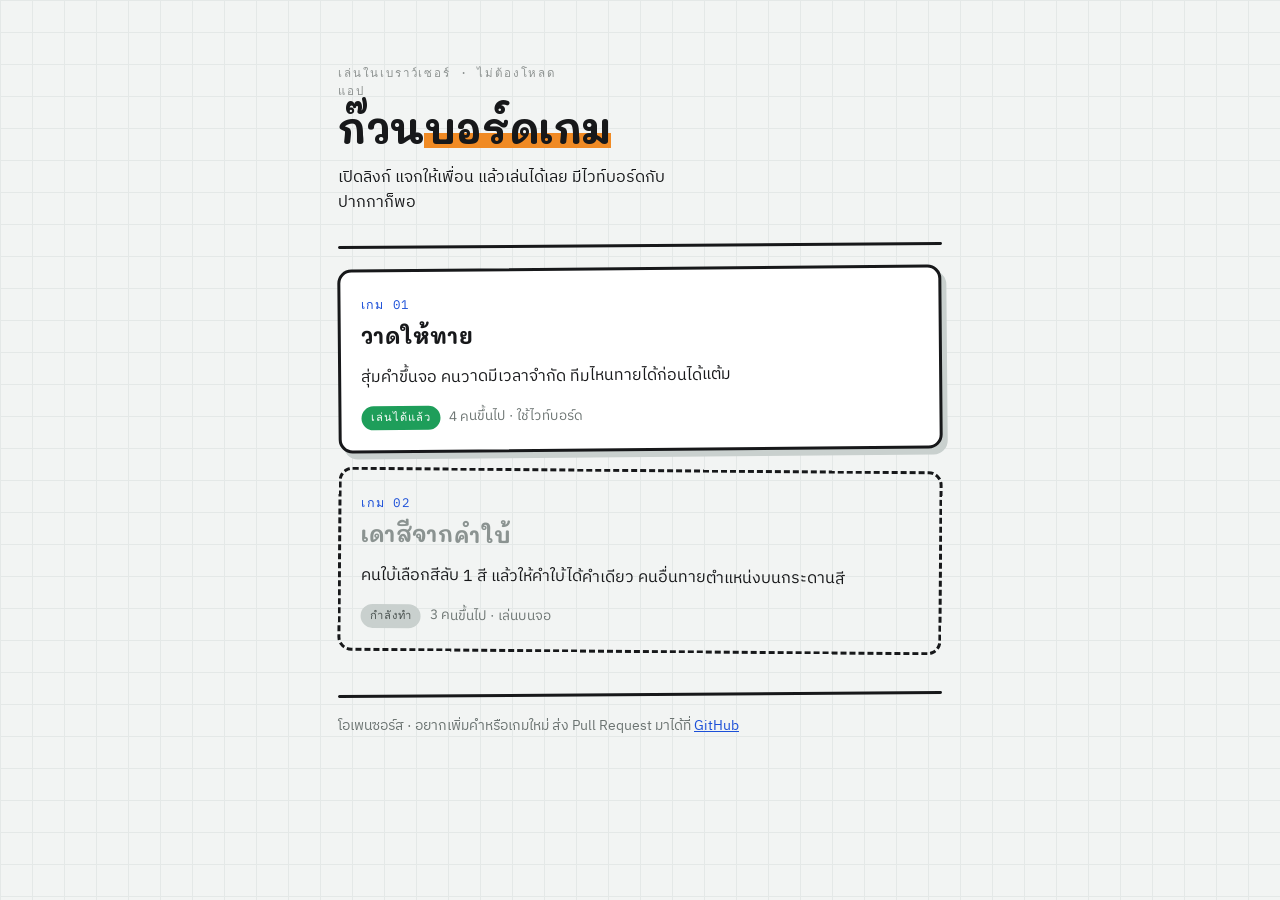
==== index.html @ 27e60579 "เกม 01 วาดให้ทาย" ====
<!DOCTYPE html>
<html lang="th">
<head>
<meta charset="utf-8">
<meta name="viewport" content="width=device-width, initial-scale=1, viewport-fit=cover">
<title>ก๊วนบอร์ดเกม</title>
<meta name="description" content="รวมบอร์ดเกมเล่นกับเพื่อน เปิดในมือถือได้เลย ไม่ต้องติดตั้ง">
<link rel="stylesheet" href="assets/style.css">
<style>
  .hero { padding: 28px 0 8px; }
  .hero h1 { font-size: 2.6rem; letter-spacing: -.01em; }
  .hero h1 em {
    font-style: normal;
    background: linear-gradient(transparent 62%, var(--ink-orange) 62%, var(--ink-orange) 88%, transparent 88%);
  }
  .hero p { max-width: 34ch; margin: 12px 0 0; }

  .games { display: grid; gap: 18px; margin-top: 8px; }

  .game {
    display: block;
    text-decoration: none;
    color: inherit;
    background: var(--paper);
    border: var(--stroke) solid var(--ink);
    border-radius: var(--radius);
    padding: 20px;
    box-shadow: 5px 6px 0 var(--smudge);
    transition: transform .12s ease, box-shadow .12s ease;
  }
  .game:nth-child(odd)  { transform: rotate(-.5deg); }
  .game:nth-child(even) { transform: rotate(.45deg); }
  .game:hover, .game:focus-visible { transform: rotate(0) translateY(-3px); box-shadow: 7px 9px 0 var(--smudge); }
  .game:focus-visible { outline: var(--stroke) solid var(--ink-blue); outline-offset: 4px; }

  .game__no {
    font-family: var(--font-mono);
    font-size: .78rem;
    color: var(--ink-blue);
    letter-spacing: .1em;
  }
  .game h2 { margin: 4px 0 6px; }
  .game__meta { font-size: .85rem; color: #6C7472; margin-top: 12px; }

  .game--soon {
    background: transparent;
    border-style: dashed;
    box-shadow: none;
    cursor: default;
  }
  .game--soon:hover { transform: rotate(0); box-shadow: none; }
  .game--soon h2 { color: #8B9391; }

  .tag {
    display: inline-block;
    font-family: var(--font-mono);
    font-size: .7rem;
    letter-spacing: .1em;
    padding: 3px 9px;
    border-radius: 99px;
    background: var(--ink-green);
    color: var(--paper);
  }
  .tag--soon { background: var(--smudge); color: #4A5250; }

  footer { margin-top: 40px; font-size: .85rem; color: #6C7472; }
  footer a { color: var(--ink-blue); }
</style>
</head>
<body>
<div class="wrap">

  <header class="hero">
    <p class="eyebrow">เล่นในเบราว์เซอร์ · ไม่ต้องโหลดแอป</p>
    <h1>ก๊วน<em>บอร์ดเกม</em></h1>
    <p>เปิดลิงก์ แจกให้เพื่อน แล้วเล่นได้เลย มีไวท์บอร์ดกับปากกาก็พอ</p>
  </header>

  <div class="rule"></div>

  <main class="games">

    <a class="game" href="games/catch-sketch/index.html">
      <span class="game__no">เกม 01</span>
      <h2>วาดให้ทาย</h2>
      <p>สุ่มคำขึ้นจอ คนวาดมีเวลาจำกัด ทีมไหนทายได้ก่อนได้แต้ม</p>
      <div class="game__meta">
        <span class="tag">เล่นได้แล้ว</span>
        &nbsp; 4 คนขึ้นไป · ใช้ไวท์บอร์ด
      </div>
    </a>

    <div class="game game--soon">
      <span class="game__no">เกม 02</span>
      <h2>เดาสีจากคำใบ้</h2>
      <p>คนใบ้เลือกสีลับ 1 สี แล้วให้คำใบ้ได้คำเดียว คนอื่นทายตำแหน่งบนกระดานสี</p>
      <div class="game__meta">
        <span class="tag tag--soon">กำลังทำ</span>
        &nbsp; 3 คนขึ้นไป · เล่นบนจอ
      </div>
    </div>

  </main>

  <footer>
    <div class="rule"></div>
    โอเพนซอร์ส · อยากเพิ่มคำหรือเกมใหม่ ส่ง Pull Request มาได้ที่
    <a href="https://github.com/guboat123">GitHub</a>
  </footer>

</div>
</body>
</html>
---- assets/style.css ----
/* ===========================================================
   ก๊วนบอร์ดเกม — shared design tokens
   คอนเซปต์: ไวท์บอร์ดกับปากกาเมจิก
   =========================================================== */

@import url('https://fonts.googleapis.com/css2?family=Mali:wght@500;700&family=IBM+Plex+Sans+Thai:wght@400;500;600&family=IBM+Plex+Mono:wght@600&display=swap');

:root {
  /* สีปากกาเมจิก */
  --ink:        #17181A;
  --ink-blue:   #1B4FD8;
  --ink-red:    #E23B32;
  --ink-green:  #1E9E5A;
  --ink-orange: #F08A24;

  /* พื้นไวท์บอร์ด */
  --board:      #F2F4F3;
  --board-deep: #E4E8E7;
  --smudge:     #C9D0CE;
  --paper:      #FFFFFF;

  --stroke: 3px;
  --radius: 14px;

  --font-display: 'Mali', 'IBM Plex Sans Thai', sans-serif;
  --font-body:    'IBM Plex Sans Thai', system-ui, sans-serif;
  --font-mono:    'IBM Plex Mono', monospace;
}

* { box-sizing: border-box; -webkit-tap-highlight-color: transparent; }

html, body {
  margin: 0;
  padding: 0;
  min-height: 100%;
}

body {
  background-color: var(--board);
  background-image:
    linear-gradient(var(--board-deep) 1px, transparent 1px),
    linear-gradient(90deg, var(--board-deep) 1px, transparent 1px);
  background-size: 32px 32px;
  color: var(--ink);
  font-family: var(--font-body);
  font-size: 16px;
  line-height: 1.6;
}

.wrap {
  width: 100%;
  max-width: 640px;
  margin: 0 auto;
  padding: 24px 18px 48px;
}

/* ---------- ตัวอักษร ---------- */

h1, h2, h3 { font-family: var(--font-display); font-weight: 700; margin: 0; line-height: 1.25; }
h1 { font-size: 2rem; }
h2 { font-size: 1.35rem; }
h3 { font-size: 1.05rem; }

.eyebrow {
  font-family: var(--font-mono);
  font-size: .72rem;
  letter-spacing: .16em;
  text-transform: uppercase;
  color: var(--smudge);
  filter: brightness(.7);
}

.muted { color: #6C7472; }

/* ---------- เส้นขีดปากกา ---------- */

.rule {
  height: var(--stroke);
  background: var(--ink);
  border-radius: 99px;
  margin: 20px 0;
  transform: rotate(-.4deg);
}

/* ---------- การ์ด ---------- */

.card {
  background: var(--paper);
  border: var(--stroke) solid var(--ink);
  border-radius: var(--radius);
  padding: 18px;
  box-shadow: 4px 5px 0 var(--smudge);
}

/* ---------- ปุ่ม ---------- */

.btn {
  display: inline-flex;
  align-items: center;
  justify-content: center;
  gap: 8px;
  width: 100%;
  padding: 15px 18px;
  font-family: var(--font-display);
  font-weight: 700;
  font-size: 1.05rem;
  color: var(--paper);
  background: var(--ink);
  border: var(--stroke) solid var(--ink);
  border-radius: var(--radius);
  box-shadow: 3px 4px 0 var(--smudge);
  cursor: pointer;
  transition: transform .08s ease, box-shadow .08s ease;
}

.btn:active { transform: translate(3px, 4px); box-shadow: 0 0 0 var(--smudge); }
.btn:focus-visible { outline: var(--stroke) solid var(--ink-blue); outline-offset: 3px; }

.btn--ghost { background: var(--paper); color: var(--ink); }
.btn--good  { background: var(--ink-green); border-color: var(--ink-green); }
.btn--skip  { background: var(--paper); color: var(--ink-red); border-color: var(--ink-red); }
.btn--sm    { width: auto; padding: 9px 15px; font-size: .9rem; }

.btn[disabled] { opacity: .4; cursor: not-allowed; }

/* ---------- ชิปตัวเลือก ---------- */

.chips { display: flex; flex-wrap: wrap; gap: 9px; }

.chip {
  padding: 9px 15px;
  font-family: var(--font-body);
  font-weight: 600;
  font-size: .92rem;
  background: var(--paper);
  color: var(--ink);
  border: var(--stroke) solid var(--ink);
  border-radius: 99px;
  cursor: pointer;
  user-select: none;
}

.chip[aria-pressed="true"] { background: var(--ink); color: var(--paper); }
.chip:focus-visible { outline: var(--stroke) solid var(--ink-blue); outline-offset: 3px; }

/* ---------- ฟอร์ม ---------- */

.field { margin-bottom: 22px; }
.field > label { display: block; font-weight: 600; margin-bottom: 9px; }

.stack > * + * { margin-top: 12px; }

@media (prefers-reduced-motion: reduce) {
  * { animation: none !important; transition: none !important; }
}
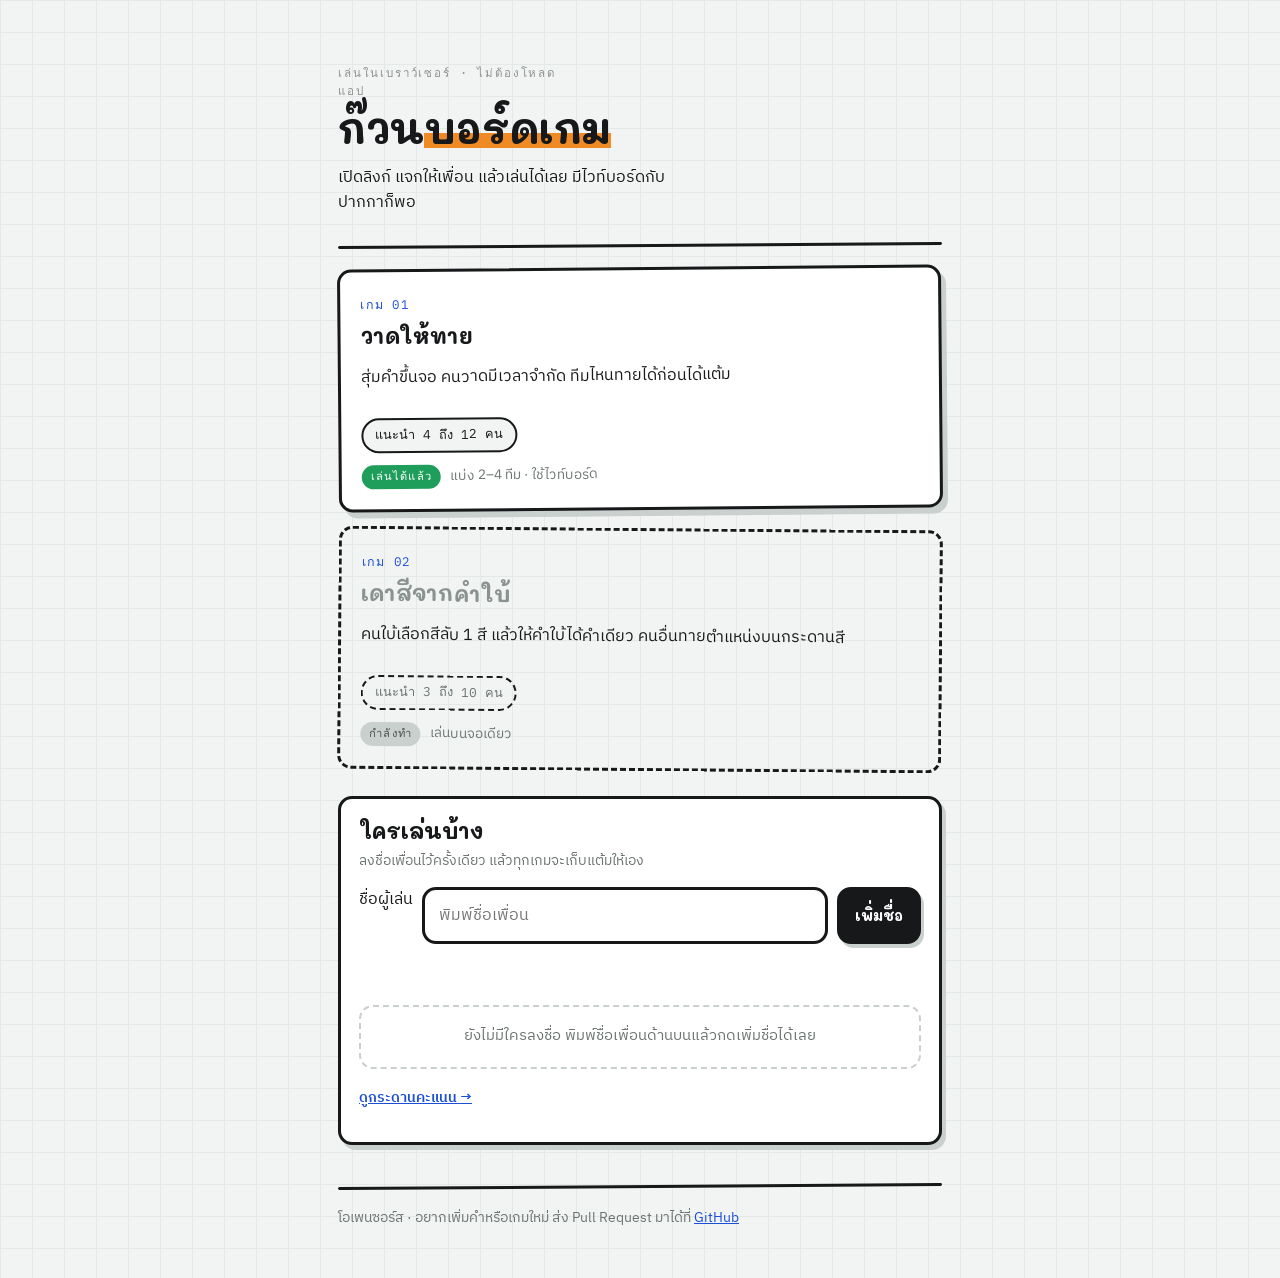
==== commit e2f7dbe8: "หน้ารวมเกม: เพิ่มการ์ดผู้เล่น + บอกจำนวนคนที่แนะนำ" ====
--- a/index.html
+++ b/index.html
@@ -42,6 +42,19 @@
   .game h2 { margin: 4px 0 6px; }
   .game__meta { font-size: .85rem; color: #6C7472; margin-top: 12px; }
 
+  /* จำนวนคนที่แนะนำ ให้เห็นชัดเป็นบรรทัดของตัวเอง */
+  .game__people {
+    display: inline-block;
+    margin-top: 12px;
+    padding: 5px 12px;
+    font-family: var(--font-mono);
+    font-size: .8rem;
+    color: var(--ink);
+    background: var(--board);
+    border: 2px solid var(--ink);
+    border-radius: 99px;
+  }
+
   .game--soon {
     background: transparent;
     border-style: dashed;
@@ -50,6 +63,7 @@
   }
   .game--soon:hover { transform: rotate(0); box-shadow: none; }
   .game--soon h2 { color: #8B9391; }
+  .game--soon .game__people { background: transparent; border-style: dashed; color: #6C7472; }
 
   .tag {
     display: inline-block;
@@ -63,6 +77,90 @@
   }
   .tag--soon { background: var(--smudge); color: #4A5250; }
 
+  /* ---------- การ์ดผู้เล่น ---------- */
+
+  .roster { margin-top: 26px; }
+  .roster h2 { margin-bottom: 4px; }
+
+  .addrow { display: flex; gap: 9px; margin: 14px 0 4px; }
+  .addrow input {
+    flex: 1 1 auto;
+    min-width: 0;
+    padding: 12px 14px;
+    font-family: var(--font-body);
+    font-size: 1rem;
+    color: var(--ink);
+    background: var(--paper);
+    border: var(--stroke) solid var(--ink);
+    border-radius: var(--radius);
+  }
+  .addrow input:focus-visible { outline: var(--stroke) solid var(--ink-blue); outline-offset: 3px; }
+  .addrow .btn { flex: 0 0 auto; }
+
+  .note { font-size: .85rem; margin: 10px 0 0; min-height: 1.4em; }
+  .note--bad { color: var(--ink-red); font-weight: 600; }
+
+  .plist { display: flex; flex-wrap: wrap; gap: 9px; margin-top: 16px; padding: 0; list-style: none; }
+
+  .pchip {
+    display: inline-flex;
+    align-items: center;
+    gap: 8px;
+    max-width: 100%;
+    padding: 7px 8px 7px 14px;
+    font-weight: 600;
+    font-size: .92rem;
+    background: var(--paper);
+    border: var(--stroke) solid var(--ink);
+    border-radius: 99px;
+  }
+  .pchip__name { overflow-wrap: anywhere; }
+
+  .pchip__x {
+    flex: 0 0 auto;
+    width: 26px; height: 26px;
+    display: inline-flex; align-items: center; justify-content: center;
+    font-size: 1rem; line-height: 1;
+    color: var(--ink);
+    background: var(--board);
+    border: 2px solid var(--ink);
+    border-radius: 99px;
+    cursor: pointer;
+  }
+  .pchip__x:hover { background: var(--ink-red); border-color: var(--ink-red); color: var(--paper); }
+  .pchip__x:focus-visible { outline: var(--stroke) solid var(--ink-blue); outline-offset: 3px; }
+
+  /* สถานะถามยืนยันก่อนลบจริง */
+  .pchip.is-asking { border-color: var(--ink-red); background: #FFF3F2; }
+  .pchip__ask { font-weight: 600; color: var(--ink-red); }
+  .pchip__mini {
+    flex: 0 0 auto;
+    padding: 5px 11px;
+    font-family: var(--font-body);
+    font-weight: 700;
+    font-size: .82rem;
+    border: 2px solid var(--ink);
+    border-radius: 99px;
+    cursor: pointer;
+    background: var(--paper);
+    color: var(--ink);
+  }
+  .pchip__mini--yes { background: var(--ink-red); border-color: var(--ink-red); color: var(--paper); }
+  .pchip__mini:focus-visible { outline: var(--stroke) solid var(--ink-blue); outline-offset: 3px; }
+
+  .empty {
+    margin-top: 16px;
+    padding: 18px;
+    text-align: center;
+    color: #6C7472;
+    font-size: .92rem;
+    border: 2px dashed var(--smudge);
+    border-radius: var(--radius);
+  }
+
+  .roster__foot { margin-top: 18px; font-size: .9rem; }
+  .roster__foot a { color: var(--ink-blue); font-weight: 600; }
+
   footer { margin-top: 40px; font-size: .85rem; color: #6C7472; }
   footer a { color: var(--ink-blue); }
 </style>
@@ -84,9 +182,10 @@
       <span class="game__no">เกม 01</span>
       <h2>วาดให้ทาย</h2>
       <p>สุ่มคำขึ้นจอ คนวาดมีเวลาจำกัด ทีมไหนทายได้ก่อนได้แต้ม</p>
+      <div class="game__people">แนะนำ 4 ถึง 12 คน</div>
       <div class="game__meta">
         <span class="tag">เล่นได้แล้ว</span>
-        &nbsp; 4 คนขึ้นไป · ใช้ไวท์บอร์ด
+        &nbsp; แบ่ง 2–4 ทีม · ใช้ไวท์บอร์ด
       </div>
     </a>
 
@@ -94,20 +193,173 @@
       <span class="game__no">เกม 02</span>
       <h2>เดาสีจากคำใบ้</h2>
       <p>คนใบ้เลือกสีลับ 1 สี แล้วให้คำใบ้ได้คำเดียว คนอื่นทายตำแหน่งบนกระดานสี</p>
+      <div class="game__people">แนะนำ 3 ถึง 10 คน</div>
       <div class="game__meta">
         <span class="tag tag--soon">กำลังทำ</span>
-        &nbsp; 3 คนขึ้นไป · เล่นบนจอ
+        &nbsp; เล่นบนจอเดียว
       </div>
     </div>
 
   </main>
+
+  <!-- ============ ทะเบียนผู้เล่น ============ -->
+  <section class="card roster">
+    <h2>ใครเล่นบ้าง</h2>
+    <p class="muted" style="margin:6px 0 0; font-size:.9rem">
+      ลงชื่อเพื่อนไว้ครั้งเดียว แล้วทุกเกมจะเก็บแต้มให้เอง
+    </p>
+
+    <div class="addrow">
+      <label class="sr-only" for="new-name">ชื่อผู้เล่น</label>
+      <input id="new-name" type="text" placeholder="พิมพ์ชื่อเพื่อน" autocomplete="off" maxlength="24">
+      <button class="btn btn--sm" id="btn-add">เพิ่มชื่อ</button>
+    </div>
+
+    <p class="note" id="note" role="status" aria-live="polite"></p>
+
+    <ul class="plist" id="plist"></ul>
+    <div class="empty" id="empty">ยังไม่มีใครลงชื่อ พิมพ์ชื่อเพื่อนด้านบนแล้วกดเพิ่มชื่อได้เลย</div>
+
+    <p class="roster__foot"><a href="scoreboard.html">ดูกระดานคะแนน →</a></p>
+  </section>
 
   <footer>
     <div class="rule"></div>
     โอเพนซอร์ส · อยากเพิ่มคำหรือเกมใหม่ ส่ง Pull Request มาได้ที่
-    <a href="https://github.com/guboat123">GitHub</a>
+    <a href="https://github.com/guboat123/board-games">GitHub</a>
   </footer>
 
 </div>
+
+<script src="assets/players.js"></script>
+<script>
+(function () {
+  "use strict";
+
+  function $(id) { return document.getElementById(id); }
+
+  var input   = $("new-name");
+  var noteEl  = $("note");
+  var listEl  = $("plist");
+  var emptyEl = $("empty");
+
+  var askingId = null;   /* ชิปที่กำลังถามยืนยันลบอยู่ */
+
+  function note(msg, bad) {
+    noteEl.textContent = msg || "";
+    noteEl.className = "note" + (bad ? " note--bad" : "");
+  }
+
+  /* ---------- วาดรายชื่อ ---------- */
+
+  function chipFor(p) {
+    var li = document.createElement("li");
+    li.className = "pchip";
+
+    if (askingId === p.id) {
+      /* ถามยืนยันก่อนลบจริง */
+      li.className += " is-asking";
+
+      var ask = document.createElement("span");
+      ask.className = "pchip__ask";
+      ask.textContent = "ลบ " + p.name + " ?";
+      li.appendChild(ask);
+
+      var yes = document.createElement("button");
+      yes.type = "button";
+      yes.className = "pchip__mini pchip__mini--yes";
+      yes.textContent = "ลบเลย";
+      yes.addEventListener("click", function () {
+        Players.remove(p.id);
+        askingId = null;
+        note("ลบ " + p.name + " ออกจากทะเบียนแล้ว ประวัติเก่ายังอยู่");
+        render();
+      });
+      li.appendChild(yes);
+
+      var no = document.createElement("button");
+      no.type = "button";
+      no.className = "pchip__mini";
+      no.textContent = "ไม่ลบ";
+      no.addEventListener("click", function () {
+        askingId = null;
+        note("");
+        render();
+      });
+      li.appendChild(no);
+
+      return li;
+    }
+
+    var name = document.createElement("span");
+    name.className = "pchip__name";
+    name.textContent = p.name;
+    li.appendChild(name);
+
+    var x = document.createElement("button");
+    x.type = "button";
+    x.className = "pchip__x";
+    x.textContent = "✕";
+    x.setAttribute("aria-label", "ลบ " + p.name);
+    x.addEventListener("click", function () {
+      askingId = p.id;
+      note("");
+      render();
+    });
+    li.appendChild(x);
+
+    return li;
+  }
+
+  function render() {
+    var list = Players.all();
+    listEl.innerHTML = "";
+
+    for (var i = 0; i < list.length; i++) {
+      listEl.appendChild(chipFor(list[i]));
+    }
+
+    /* ไม่มีใครเลย ให้ขึ้นข้อความชวนลงชื่อ ไม่ใช่ช่องว่างเปล่า */
+    emptyEl.style.display = list.length ? "none" : "block";
+
+    /* ถ้ามีชิปที่กำลังถามยืนยัน ย้ายโฟกัสไปที่ปุ่มยืนยัน */
+    if (askingId) {
+      var btn = listEl.querySelector(".pchip__mini--yes");
+      if (btn) btn.focus();
+    }
+  }
+
+  /* ---------- เพิ่มชื่อ ---------- */
+
+  function addName() {
+    var raw = input.value;
+    if (!raw.replace(/\s/g, "")) {
+      note("ยังไม่ได้พิมพ์ชื่อ", true);
+      input.focus();
+      return;
+    }
+
+    var p = Players.add(raw);
+    if (!p) {
+      note("มีชื่อนี้อยู่แล้ว ลองใส่ชื่อเล่นหรือตัวย่อแทน", true);
+      input.select();
+      return;
+    }
+
+    input.value = "";
+    askingId = null;
+    note("เพิ่ม " + p.name + " แล้ว");
+    render();
+    input.focus();
+  }
+
+  $("btn-add").addEventListener("click", addName);
+  input.addEventListener("keydown", function (e) {
+    if (e.key === "Enter") { e.preventDefault(); addName(); }
+  });
+
+  render();
+})();
+</script>
 </body>
 </html>
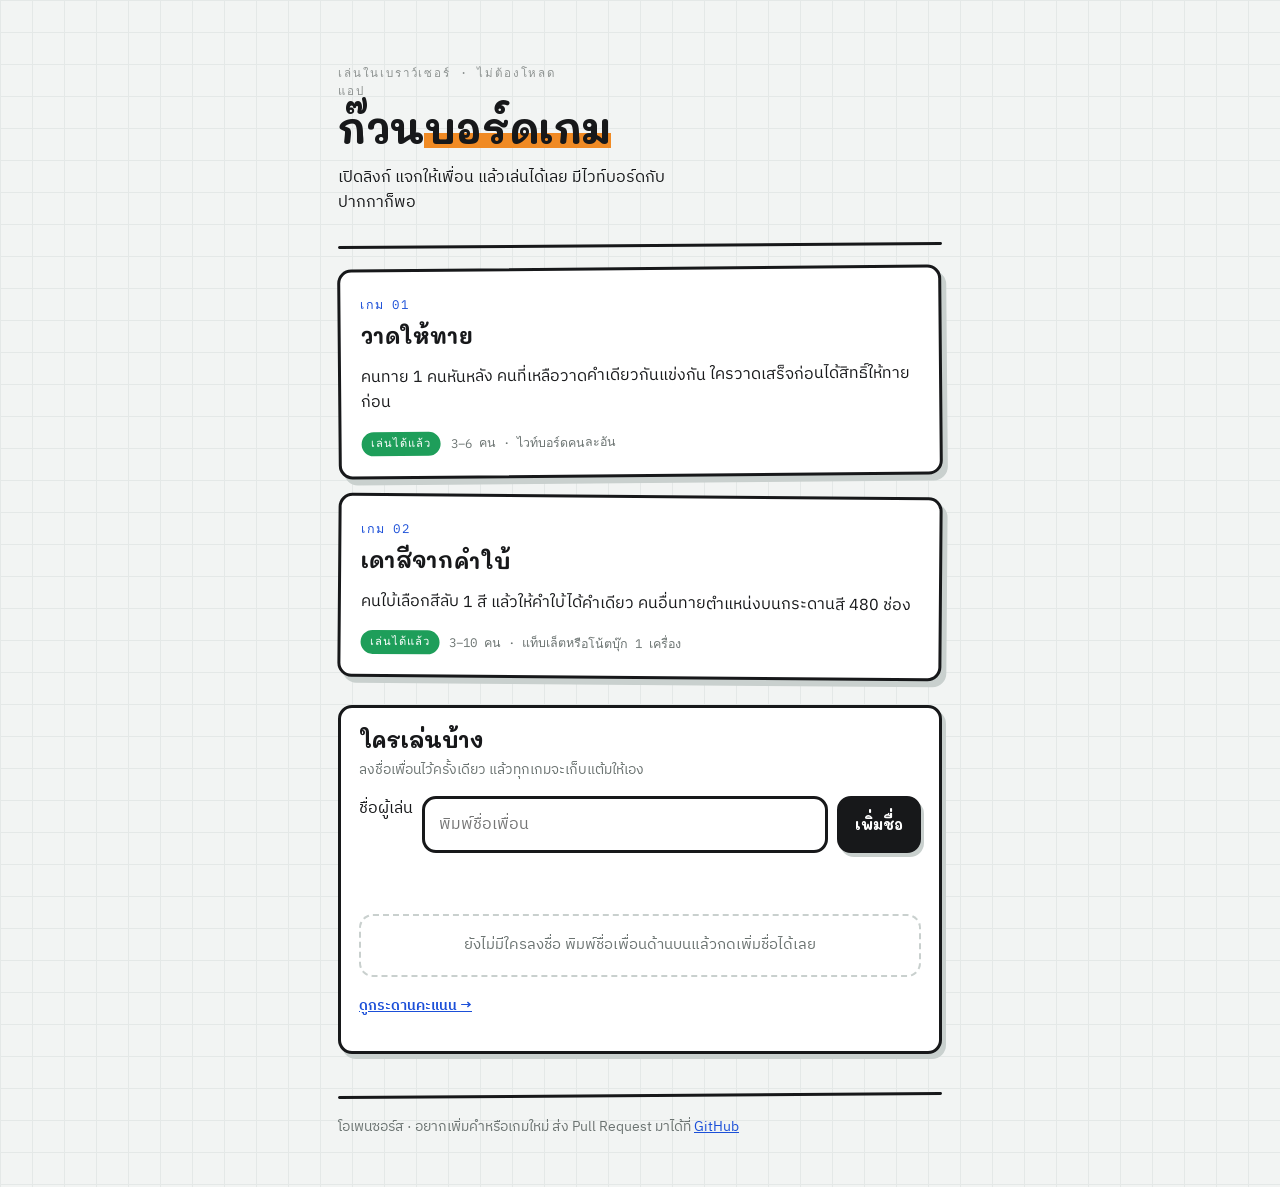
==== commit 5f5e6147: "อัปเดตหน้ารวมเกมกับ README ให้ตรงกติกาและอุปกรณ์จริง" ====
--- a/index.html
+++ b/index.html
@@ -40,20 +40,13 @@
     letter-spacing: .1em;
   }
   .game h2 { margin: 4px 0 6px; }
-  .game__meta { font-size: .85rem; color: #6C7472; margin-top: 12px; }
-
-  /* จำนวนคนที่แนะนำ ให้เห็นชัดเป็นบรรทัดของตัวเอง */
-  .game__people {
-    display: inline-block;
-    margin-top: 12px;
-    padding: 5px 12px;
-    font-family: var(--font-mono);
-    font-size: .8rem;
-    color: var(--ink);
-    background: var(--board);
-    border: 2px solid var(--ink);
-    border-radius: 99px;
-  }
+  /* แถวสถานะ + จำนวนคน + อุปกรณ์ ตัดบรรทัดได้บนจอแคบ
+     แต่ tag ต้องไม่ถูกหั่นกลางตัวเอง */
+  .game__meta {
+    display: flex; flex-wrap: wrap; align-items: center; gap: 8px 10px;
+    font-size: .85rem; color: #6C7472; margin-top: 12px;
+  }
+  .game__spec { font-family: var(--font-mono); font-size: .78rem; }
 
   .game--soon {
     background: transparent;
@@ -63,9 +56,9 @@
   }
   .game--soon:hover { transform: rotate(0); box-shadow: none; }
   .game--soon h2 { color: #8B9391; }
-  .game--soon .game__people { background: transparent; border-style: dashed; color: #6C7472; }
 
   .tag {
+    white-space: nowrap;
     display: inline-block;
     font-family: var(--font-mono);
     font-size: .7rem;
@@ -181,24 +174,22 @@
     <a class="game" href="games/catch-sketch/index.html">
       <span class="game__no">เกม 01</span>
       <h2>วาดให้ทาย</h2>
-      <p>สุ่มคำขึ้นจอ คนวาดมีเวลาจำกัด ทีมไหนทายได้ก่อนได้แต้ม</p>
-      <div class="game__people">แนะนำ 4 ถึง 12 คน</div>
+      <p>คนทาย 1 คนหันหลัง คนที่เหลือวาดคำเดียวกันแข่งกัน ใครวาดเสร็จก่อนได้สิทธิ์ให้ทายก่อน</p>
       <div class="game__meta">
         <span class="tag">เล่นได้แล้ว</span>
-        &nbsp; แบ่ง 2–4 ทีม · ใช้ไวท์บอร์ด
+        <span class="game__spec">3–6 คน · ไวท์บอร์ดคนละอัน</span>
       </div>
     </a>
 
-    <div class="game game--soon">
+    <a class="game" href="games/color-clues/index.html">
       <span class="game__no">เกม 02</span>
       <h2>เดาสีจากคำใบ้</h2>
-      <p>คนใบ้เลือกสีลับ 1 สี แล้วให้คำใบ้ได้คำเดียว คนอื่นทายตำแหน่งบนกระดานสี</p>
-      <div class="game__people">แนะนำ 3 ถึง 10 คน</div>
+      <p>คนใบ้เลือกสีลับ 1 สี แล้วให้คำใบ้ได้คำเดียว คนอื่นทายตำแหน่งบนกระดานสี 480 ช่อง</p>
       <div class="game__meta">
-        <span class="tag tag--soon">กำลังทำ</span>
-        &nbsp; เล่นบนจอเดียว
+        <span class="tag">เล่นได้แล้ว</span>
+        <span class="game__spec">3–10 คน · แท็บเล็ตหรือโน้ตบุ๊ก 1 เครื่อง</span>
       </div>
-    </div>
+    </a>
 
   </main>
 
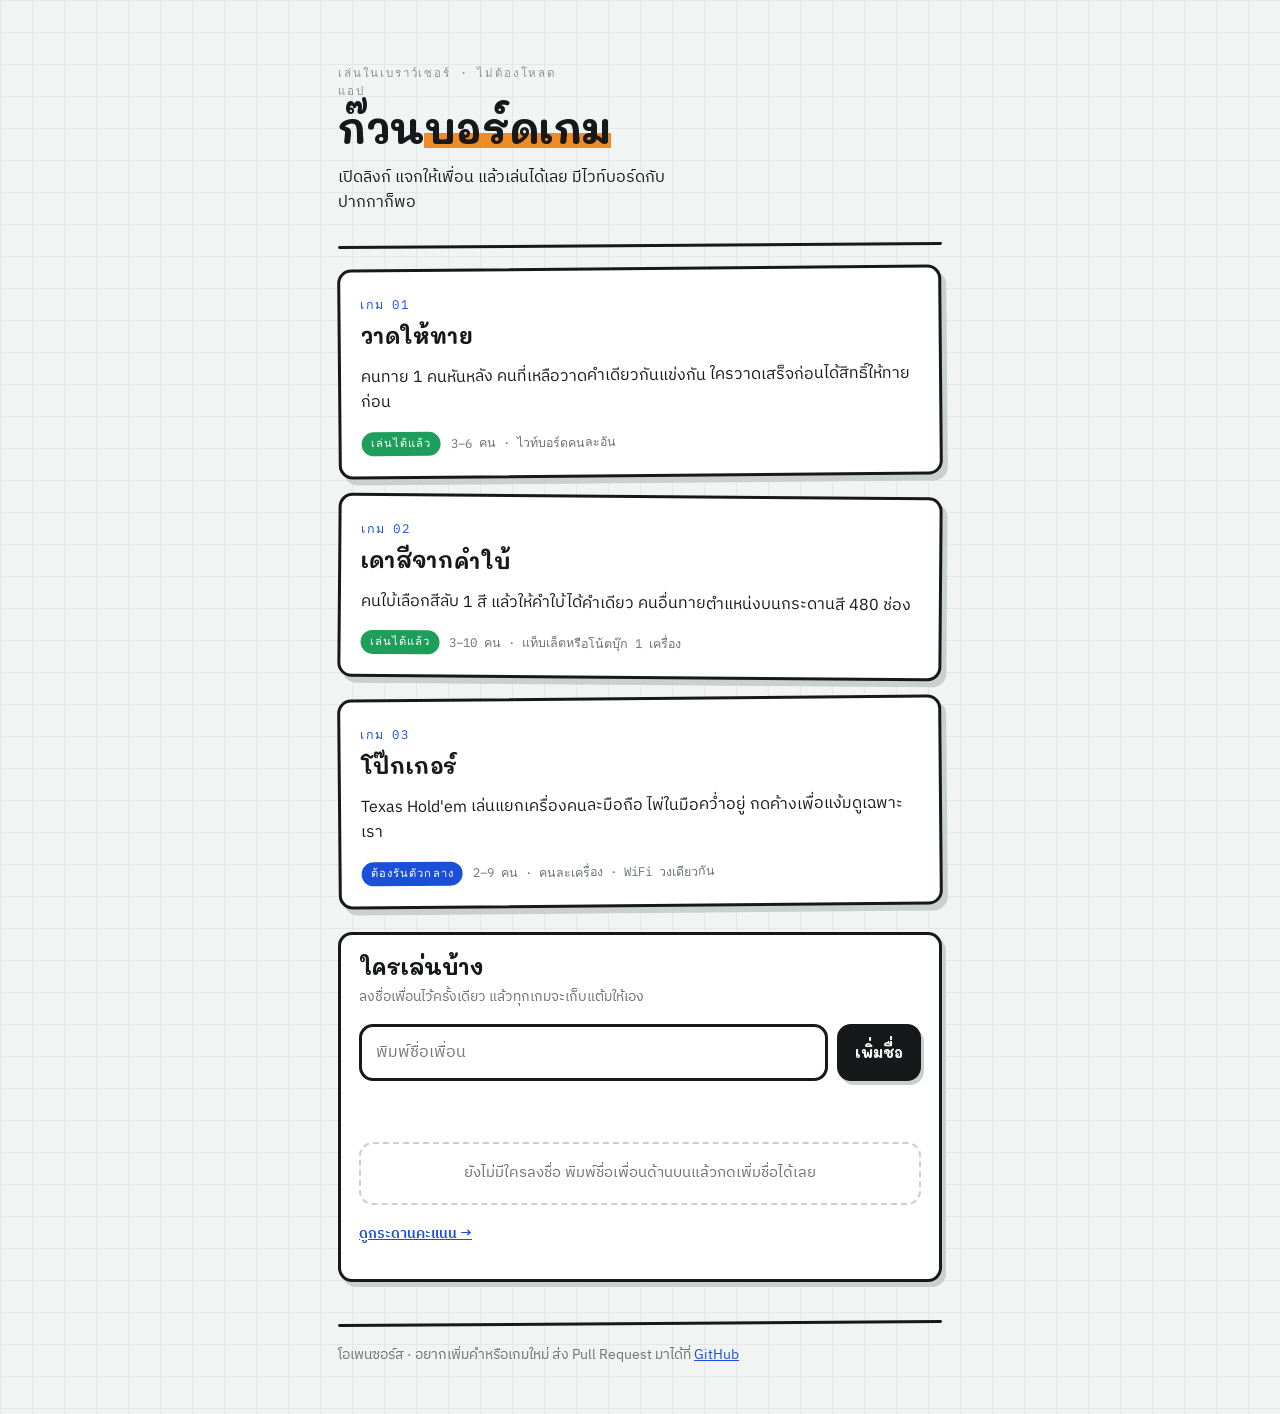
==== commit a86ff323: "เพิ่มเกม 03 โป๊กเกอร์ Texas Hold'em เล่นแยกเครื่องผ่านตัวกลางใน LAN" ====
--- a/index.html
+++ b/index.html
@@ -69,6 +69,7 @@
     color: var(--paper);
   }
   .tag--soon { background: var(--smudge); color: #4A5250; }
+  .tag--lan  { background: var(--ink-blue); }
 
   /* ---------- การ์ดผู้เล่น ---------- */
 
@@ -191,6 +192,16 @@
       </div>
     </a>
 
+    <a class="game" href="games/poker/index.html">
+      <span class="game__no">เกม 03</span>
+      <h2>โป๊กเกอร์</h2>
+      <p>Texas Hold'em เล่นแยกเครื่องคนละมือถือ ไพ่ในมือคว่ำอยู่ กดค้างเพื่อแง้มดูเฉพาะเรา</p>
+      <div class="game__meta">
+        <span class="tag tag--lan">ต้องรันตัวกลาง</span>
+        <span class="game__spec">2–9 คน · คนละเครื่อง · WiFi วงเดียวกัน</span>
+      </div>
+    </a>
+
   </main>
 
   <!-- ============ ทะเบียนผู้เล่น ============ -->
--- a/assets/style.css
+++ b/assets/style.css
@@ -153,3 +153,92 @@
 @media (prefers-reduced-motion: reduce) {
   * { animation: none !important; transition: none !important; }
 }
+
+/* ซ่อนจากสายตาแต่ยังให้โปรแกรมอ่านหน้าจออ่านได้ */
+.sr-only {
+  position: absolute;
+  width: 1px; height: 1px;
+  margin: -1px; padding: 0;
+  overflow: hidden;
+  clip: rect(0 0 0 0);
+  white-space: nowrap;
+  border: 0;
+}
+
+/* ---------- การ์ดอุปกรณ์ที่ต้องเตรียม ---------- */
+
+.kit {
+  background: var(--paper);
+  border: var(--stroke) solid var(--ink);
+  border-radius: var(--radius);
+  box-shadow: 4px 5px 0 var(--smudge);
+  margin: 22px 0;
+}
+
+.kit > summary {
+  display: flex;
+  align-items: center;
+  justify-content: space-between;
+  gap: 10px;
+  padding: 15px 18px;
+  font-family: var(--font-display);
+  font-weight: 700;
+  font-size: 1.1rem;
+  cursor: pointer;
+  list-style: none;
+}
+
+/* ซ่อนสามเหลี่ยมเริ่มต้นของเบราว์เซอร์ ใช้ไอคอนของเราเอง */
+.kit > summary::-webkit-details-marker { display: none; }
+.kit > summary::marker { content: ""; }
+
+.kit > summary:focus-visible {
+  outline: var(--stroke) solid var(--ink-blue);
+  outline-offset: 3px;
+  border-radius: var(--radius);
+}
+
+/* ไอคอนบวก/ลบ ทำด้วย CSS ล้วน */
+.kit > summary::after {
+  content: "+";
+  flex: 0 0 auto;
+  width: 26px;
+  height: 26px;
+  display: inline-flex;
+  align-items: center;
+  justify-content: center;
+  font-family: var(--font-mono);
+  font-size: 1.15rem;
+  line-height: 1;
+  border: 2px solid var(--ink);
+  border-radius: 99px;
+}
+.kit[open] > summary::after { content: "−"; }
+
+.kit__list { list-style: none; margin: 0; padding: 0 18px; }
+
+.kit__list li {
+  display: flex;
+  justify-content: space-between;
+  align-items: baseline;
+  gap: 12px;
+  padding: 10px 0;
+  border-top: 2px dashed var(--board-deep);
+}
+
+/* ชื่อของยาวได้ ตัดบรรทัดเอา แต่จำนวนห้ามหลุดบรรทัด */
+.kit__list .thing { overflow-wrap: anywhere; }
+.kit__list .qty {
+  flex: 0 0 auto;
+  font-family: var(--font-mono);
+  font-size: .9rem;
+  white-space: nowrap;
+}
+
+/* ของที่ต้องมีคนละอัน เน้นให้สะดุดตา เพราะเป็นจุดที่คนพลาดบ่อยสุด */
+.kit__list .qty--each { color: var(--ink-red); font-weight: 600; }
+
+.kit__note { padding: 14px 18px 0; }
+.kit__note p { margin: 0 0 10px; font-size: .88rem; color: #6C7472; }
+
+.kit__foot { padding: 2px 18px 16px; margin: 0; font-size: .82rem; }
